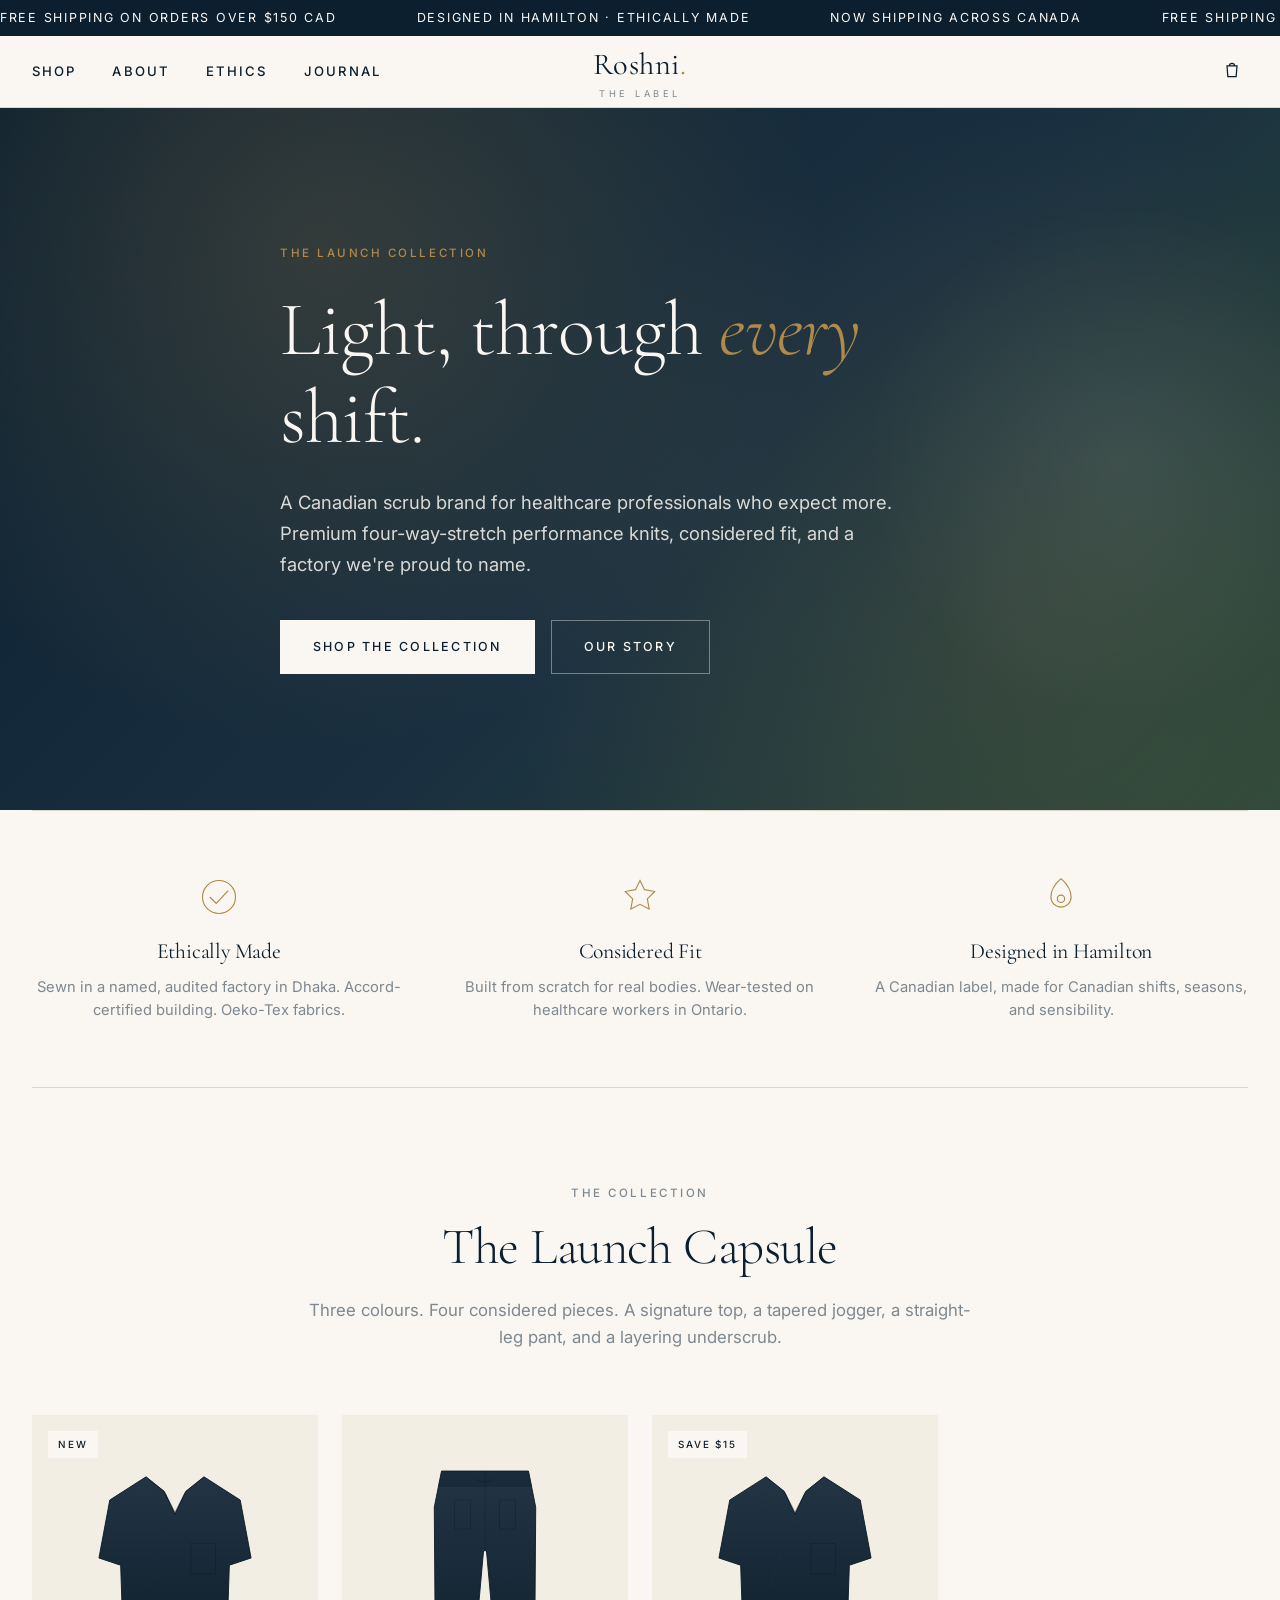
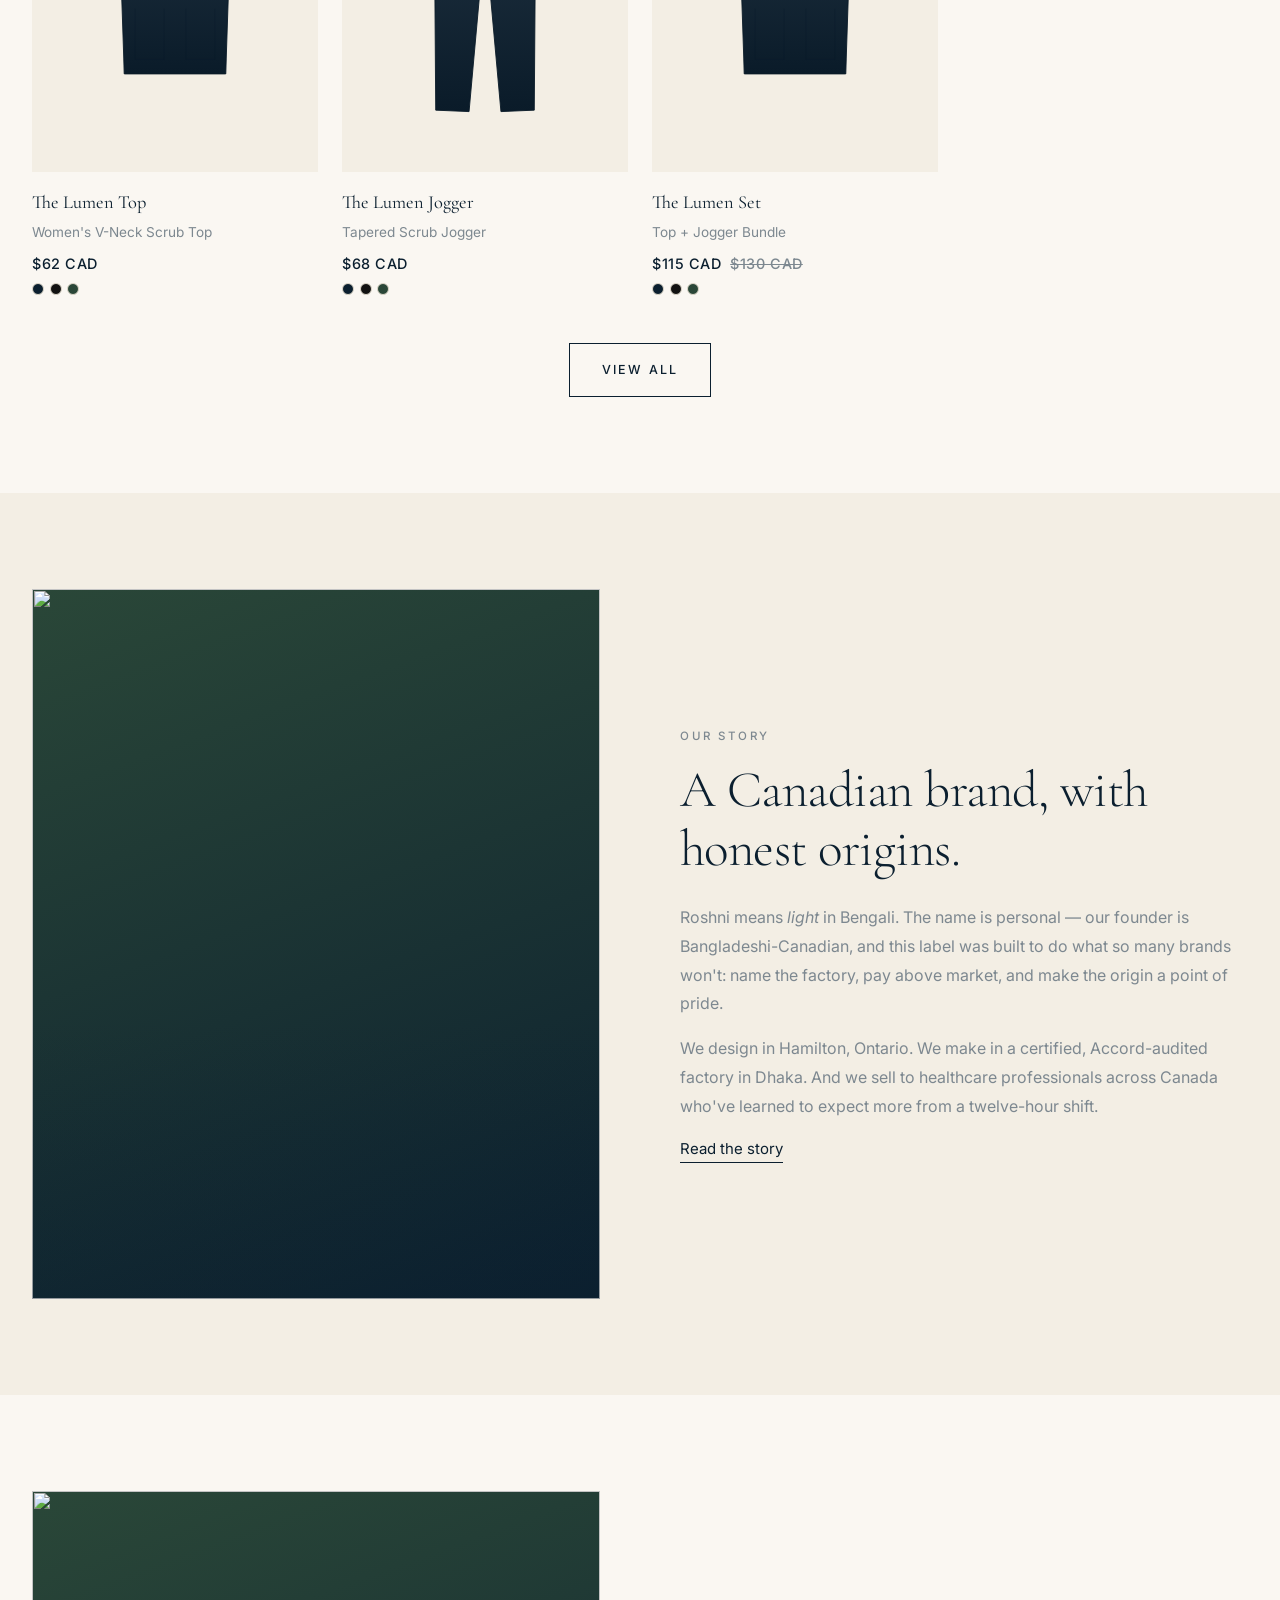
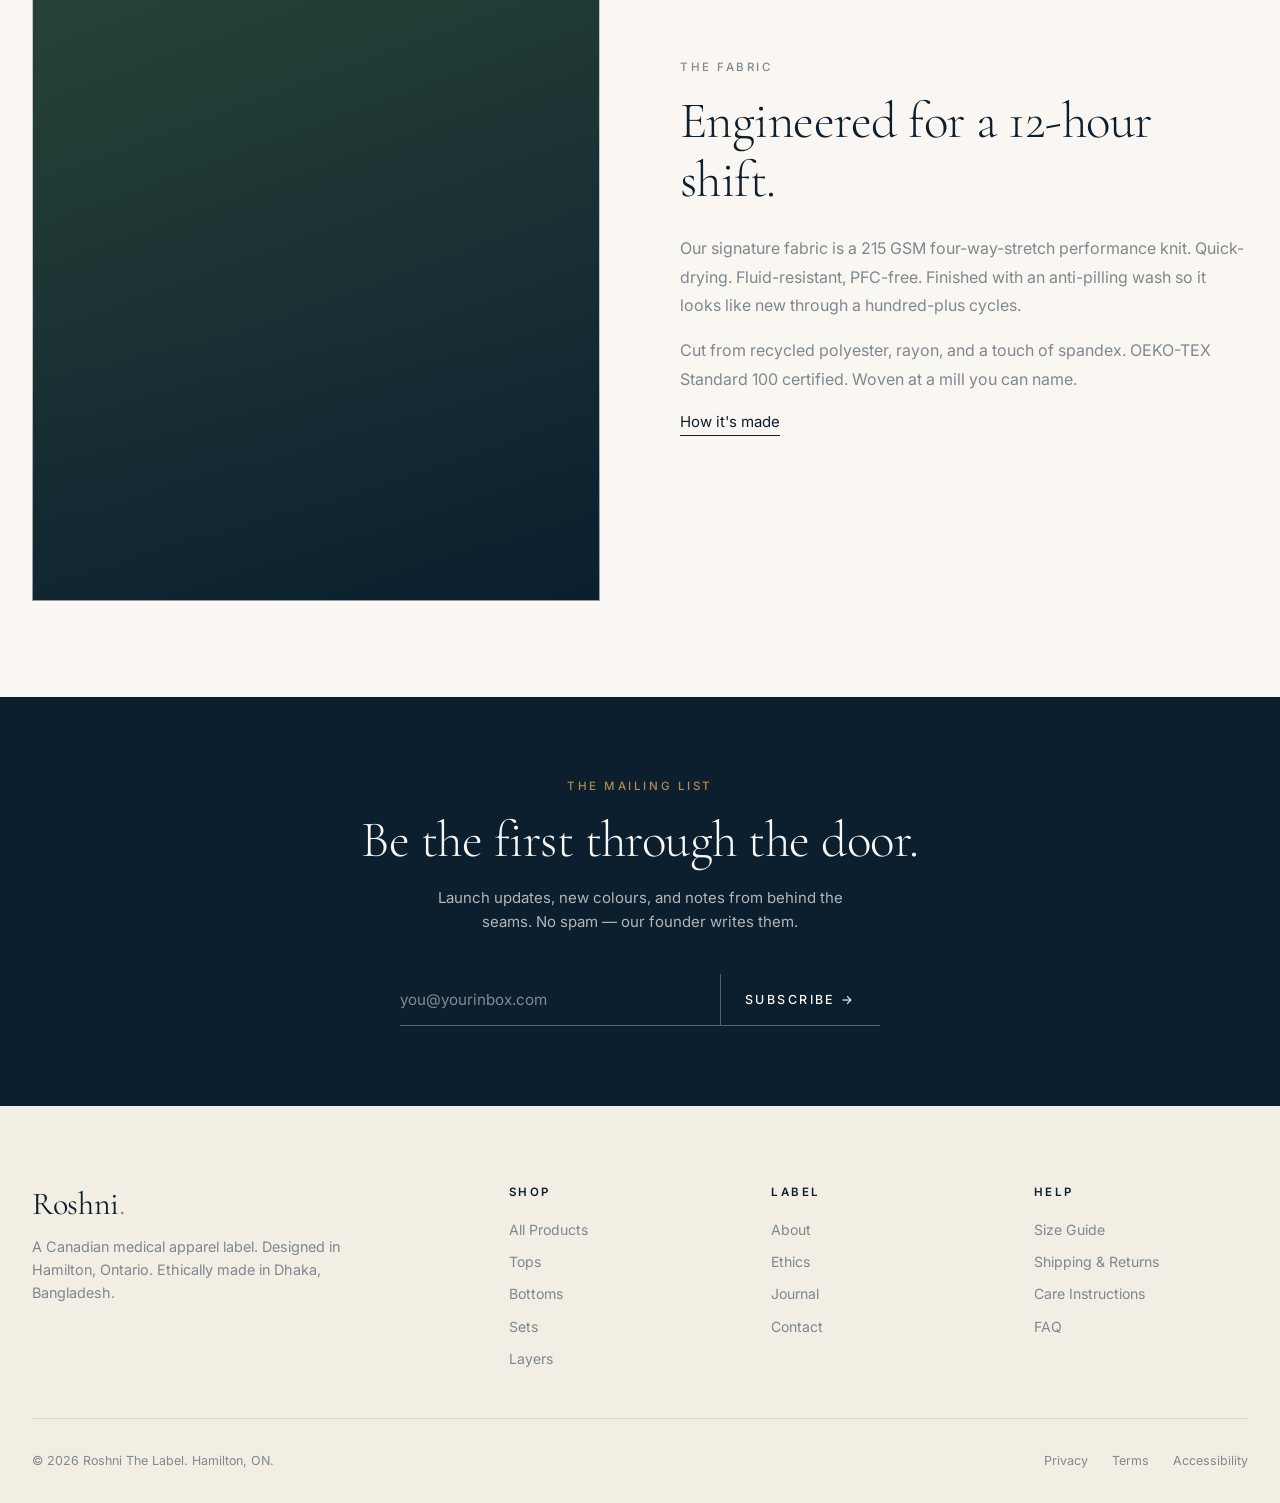
==== index.html @ 19534c31 "Initial prototype — Roshni The Label storefront mockup Static multi-page storefront for a premium Ca" ====
<!DOCTYPE html>
<html lang="en">
<head>
<meta charset="UTF-8" />
<meta name="viewport" content="width=device-width, initial-scale=1.0" />
<title>Roshni — Premium Medical Scrubs, Designed in Hamilton</title>
<meta name="description" content="Premium technical scrubs for Canadian healthcare professionals. Ethically made, considered fit, Canadian design." />
<link rel="preconnect" href="https://fonts.googleapis.com">
<link rel="preconnect" href="https://fonts.gstatic.com" crossorigin>
<link href="https://fonts.googleapis.com/css2?family=Cormorant+Garamond:ital,wght@0,300;0,400;0,500;0,600;1,400&family=Inter:wght@300;400;500;600&display=swap" rel="stylesheet">
<link rel="stylesheet" href="assets/css/styles.css" />
</head>
<body>

<!-- Announcement -->
<div class="announce">
  <div class="announce-track">
    <span>Free shipping on orders over $150 CAD</span>
    <span>Designed in Hamilton · Ethically made</span>
    <span>Now shipping across Canada</span>
    <span>Free shipping on orders over $150 CAD</span>
    <span>Designed in Hamilton · Ethically made</span>
    <span>Now shipping across Canada</span>
  </div>
</div>

<!-- Nav -->
<nav class="nav">
  <div class="nav-inner">
    <ul class="nav-links">
      <li><a href="shop.html">Shop</a></li>
      <li><a href="about.html">About</a></li>
      <li><a href="ethics.html">Ethics</a></li>
      <li><a href="journal.html">Journal</a></li>
    </ul>
    <button class="hamburger" data-open-menu aria-label="Menu">
      <svg viewBox="0 0 24 24"><path d="M3 7h18M3 12h18M3 17h18"/></svg>
    </button>
    <a class="nav-brand" href="index.html">Roshni<span class="dot">.</span><span class="nav-brand-sub">The Label</span></a>
    <div class="nav-actions">
      <a href="account.html" style="display: none;">Account</a>
      <button class="icon-btn" data-open-cart aria-label="Bag">
        <svg viewBox="0 0 24 24"><path d="M6 7h12l-1 13H7L6 7zM9 7a3 3 0 016 0"/></svg>
        <span class="cart-count" data-cart-count data-count="0">0</span>
      </button>
    </div>
  </div>
</nav>

<!-- Hero -->
<section class="hero">
  <div class="container hero-content">
    <div class="eyebrow">The Launch Collection</div>
    <h1>Light, through <em>every</em> shift.</h1>
    <p>A Canadian scrub brand for healthcare professionals who expect more. Premium four-way-stretch performance knits, considered fit, and a factory we're proud to name.</p>
    <div class="hero-actions">
      <a class="btn btn-primary" href="shop.html">Shop the Collection</a>
      <a class="btn btn-outline" href="about.html">Our Story</a>
    </div>
  </div>
</section>

<!-- Values -->
<section class="container">
  <div class="values">
    <div class="value fade-in">
      <div class="value-icon">
        <svg viewBox="0 0 48 48"><circle cx="24" cy="24" r="18"/><path d="M14 24l7 7 13-14"/></svg>
      </div>
      <h4>Ethically Made</h4>
      <p>Sewn in a named, audited factory in Dhaka. Accord-certified building. Oeko-Tex fabrics.</p>
    </div>
    <div class="value fade-in">
      <div class="value-icon">
        <svg viewBox="0 0 48 48"><path d="M24 6l5 10 11 2-8 8 2 11-10-5-10 5 2-11-8-8 11-2z"/></svg>
      </div>
      <h4>Considered Fit</h4>
      <p>Built from scratch for real bodies. Wear-tested on healthcare workers in Ontario.</p>
    </div>
    <div class="value fade-in">
      <div class="value-icon">
        <svg viewBox="0 0 48 48"><path d="M24 4c-7 6-11 12-11 20a11 11 0 0022 0c0-8-4-14-11-20z"/><circle cx="24" cy="26" r="4"/></svg>
      </div>
      <h4>Designed in Hamilton</h4>
      <p>A Canadian label, made for Canadian shifts, seasons, and sensibility.</p>
    </div>
  </div>
</section>

<!-- Featured products -->
<section class="section">
  <div class="container">
    <div class="section-head fade-in">
      <div class="eyebrow">The Collection</div>
      <h2>The Launch Capsule</h2>
      <p>Three colours. Four considered pieces. A signature top, a tapered jogger, a straight-leg pant, and a layering underscrub.</p>
    </div>
    <div class="product-grid" id="featured-grid"></div>
    <div class="text-center" style="margin-top: 3rem;">
      <a class="btn btn-outline" href="shop.html">View All</a>
    </div>
  </div>
</section>

<!-- Editorial 1 -->
<section class="section" style="background: var(--paper);">
  <div class="container">
    <div class="editorial">
      <div class="editorial-image fade-in">
        <img src="https://picsum.photos/seed/roshni-editorial-1/900/1125" alt="" />
      </div>
      <div class="editorial-text fade-in">
        <div class="eyebrow">Our Story</div>
        <h2>A Canadian brand, with honest origins.</h2>
        <p>Roshni means <em>light</em> in Bengali. The name is personal — our founder is Bangladeshi-Canadian, and this label was built to do what so many brands won't: name the factory, pay above market, and make the origin a point of pride.</p>
        <p>We design in Hamilton, Ontario. We make in a certified, Accord-audited factory in Dhaka. And we sell to healthcare professionals across Canada who've learned to expect more from a twelve-hour shift.</p>
        <a class="btn-ghost" href="about.html">Read the story</a>
      </div>
    </div>
  </div>
</section>

<!-- Editorial 2 -->
<section class="section">
  <div class="container">
    <div class="editorial reverse">
      <div class="editorial-image fade-in">
        <img src="https://picsum.photos/seed/roshni-editorial-2/900/1125" alt="" />
      </div>
      <div class="editorial-text fade-in">
        <div class="eyebrow">The Fabric</div>
        <h2>Engineered for a 12-hour shift.</h2>
        <p>Our signature fabric is a 215 GSM four-way-stretch performance knit. Quick-drying. Fluid-resistant, PFC-free. Finished with an anti-pilling wash so it looks like new through a hundred-plus cycles.</p>
        <p>Cut from recycled polyester, rayon, and a touch of spandex. OEKO-TEX Standard 100 certified. Woven at a mill you can name.</p>
        <a class="btn-ghost" href="ethics.html">How it's made</a>
      </div>
    </div>
  </div>
</section>

<!-- Newsletter -->
<section class="newsletter">
  <div class="container">
    <div class="eyebrow" style="color: var(--gold);">The Mailing List</div>
    <h2 style="margin-top: 1rem;">Be the first through the door.</h2>
    <p>Launch updates, new colours, and notes from behind the seams. No spam — our founder writes them.</p>
    <form class="newsletter-form" onsubmit="return false;">
      <input type="email" required placeholder="you@yourinbox.com" />
      <button type="submit">Subscribe →</button>
    </form>
  </div>
</section>

<!-- Footer -->
<footer class="footer">
  <div class="container">
    <div class="footer-grid">
      <div class="footer-brand">
        <h3>Roshni<span class="dot">.</span></h3>
        <p>A Canadian medical apparel label. Designed in Hamilton, Ontario. Ethically made in Dhaka, Bangladesh.</p>
      </div>
      <div>
        <h5>Shop</h5>
        <ul>
          <li><a href="shop.html">All Products</a></li>
          <li><a href="shop.html?cat=tops">Tops</a></li>
          <li><a href="shop.html?cat=bottoms">Bottoms</a></li>
          <li><a href="shop.html?cat=sets">Sets</a></li>
          <li><a href="shop.html?cat=layers">Layers</a></li>
        </ul>
      </div>
      <div>
        <h5>Label</h5>
        <ul>
          <li><a href="about.html">About</a></li>
          <li><a href="ethics.html">Ethics</a></li>
          <li><a href="journal.html">Journal</a></li>
          <li><a href="contact.html">Contact</a></li>
        </ul>
      </div>
      <div>
        <h5>Help</h5>
        <ul>
          <li><a href="contact.html">Size Guide</a></li>
          <li><a href="contact.html">Shipping &amp; Returns</a></li>
          <li><a href="contact.html">Care Instructions</a></li>
          <li><a href="contact.html">FAQ</a></li>
        </ul>
      </div>
    </div>
    <div class="footer-bottom">
      <span>© 2026 Roshni The Label. Hamilton, ON.</span>
      <div class="legal">
        <a href="#">Privacy</a>
        <a href="#">Terms</a>
        <a href="#">Accessibility</a>
      </div>
    </div>
  </div>
</footer>

<!-- Mobile menu -->
<div class="mobile-menu" id="mobile-menu">
  <button class="mobile-menu-close" data-close-menu aria-label="Close menu">
    <svg viewBox="0 0 24 24"><path d="M6 6l12 12M18 6l-12 12"/></svg>
  </button>
  <ul>
    <li><a href="shop.html" data-close-menu>Shop</a></li>
    <li><a href="about.html" data-close-menu>About</a></li>
    <li><a href="ethics.html" data-close-menu>Ethics</a></li>
    <li><a href="journal.html" data-close-menu>Journal</a></li>
    <li><a href="contact.html" data-close-menu>Contact</a></li>
  </ul>
</div>

<!-- Cart drawer -->
<div class="overlay" id="overlay" data-close-cart></div>
<aside class="drawer" id="cart-drawer" aria-hidden="true">
  <div class="drawer-head">
    <h3>Your Bag</h3>
    <button class="drawer-close" data-close-cart aria-label="Close">
      <svg viewBox="0 0 24 24"><path d="M6 6l12 12M18 6l-12 12"/></svg>
    </button>
  </div>
  <div class="drawer-body" id="drawer-body"></div>
  <div class="drawer-foot" id="drawer-foot"></div>
</aside>

<script src="assets/js/products.js"></script>
<script src="assets/js/cart.js"></script>
<script src="assets/js/main.js"></script>
<script>
  renderProductGrid('featured-grid', p => p.featured);
</script>
</body>
</html>
---- assets/css/styles.css ----
/* ---------- Design System ---------- */
:root {
  --ink: #0B1F2F;
  --onyx: #121212;
  --forest: #2A4738;
  --cream: #FAF7F2;
  --paper: #F3EEE4;
  --sand: #E8E2D5;
  --gold: #B08A4A;
  --muted: #7D8890;
  --line: #DCD6C8;
  --error: #8B2E2E;
  --success: #2A4738;

  --serif: 'Cormorant Garamond', 'Playfair Display', Georgia, serif;
  --sans: 'Inter', -apple-system, BlinkMacSystemFont, 'Segoe UI', sans-serif;

  --container: 1320px;
  --nav-h: 72px;
  --announce-h: 36px;

  --ease: cubic-bezier(0.4, 0, 0.2, 1);
}

* { box-sizing: border-box; margin: 0; padding: 0; }

html { scroll-behavior: smooth; }

body {
  font-family: var(--sans);
  font-size: 15px;
  line-height: 1.6;
  color: var(--ink);
  background: var(--cream);
  -webkit-font-smoothing: antialiased;
  -moz-osx-font-smoothing: grayscale;
}

img { max-width: 100%; display: block; }

a { color: inherit; text-decoration: none; transition: opacity 0.2s var(--ease); }
a:hover { opacity: 0.7; }

button {
  font-family: inherit;
  cursor: pointer;
  border: none;
  background: none;
  color: inherit;
}

/* ---------- Typography ---------- */
h1, h2, h3, h4, h5 {
  font-family: var(--serif);
  font-weight: 400;
  line-height: 1.15;
  letter-spacing: -0.01em;
}

h1 { font-size: clamp(2.75rem, 6vw, 5.25rem); font-weight: 300; }
h2 { font-size: clamp(2rem, 4vw, 3.5rem); font-weight: 300; }
h3 { font-size: clamp(1.5rem, 2.5vw, 2.25rem); }
h4 { font-size: 1.25rem; }

p { margin-bottom: 1rem; }
p:last-child { margin-bottom: 0; }

.eyebrow {
  font-family: var(--sans);
  font-size: 0.72rem;
  font-weight: 500;
  letter-spacing: 0.22em;
  text-transform: uppercase;
  color: var(--muted);
}

.lede {
  font-size: 1.15rem;
  line-height: 1.7;
  color: var(--muted);
  max-width: 60ch;
}

/* ---------- Layout ---------- */
.container {
  max-width: var(--container);
  margin: 0 auto;
  padding: 0 2rem;
}
@media (max-width: 640px) {
  .container { padding: 0 1.25rem; }
}

.section { padding: 6rem 0; }
.section-sm { padding: 3rem 0; }
@media (max-width: 768px) {
  .section { padding: 4rem 0; }
}

/* ---------- Announcement Bar ---------- */
.announce {
  background: var(--ink);
  color: var(--cream);
  text-align: center;
  font-size: 0.78rem;
  letter-spacing: 0.14em;
  text-transform: uppercase;
  height: var(--announce-h);
  line-height: var(--announce-h);
  overflow: hidden;
}

.announce-track {
  display: flex;
  gap: 5rem;
  white-space: nowrap;
  animation: scroll 30s linear infinite;
}
.announce-track span { display: inline-block; }

@keyframes scroll {
  from { transform: translateX(0); }
  to { transform: translateX(-50%); }
}

/* ---------- Navigation ---------- */
.nav {
  position: sticky;
  top: 0;
  z-index: 100;
  background: var(--cream);
  border-bottom: 1px solid var(--line);
  height: var(--nav-h);
  display: flex;
  align-items: center;
  backdrop-filter: blur(12px);
}

.nav-inner {
  max-width: var(--container);
  margin: 0 auto;
  padding: 0 2rem;
  width: 100%;
  display: grid;
  grid-template-columns: 1fr auto 1fr;
  align-items: center;
  gap: 2rem;
}
@media (max-width: 768px) {
  .nav-inner { padding: 0 1.25rem; grid-template-columns: auto 1fr auto; }
}

.nav-links {
  display: flex;
  gap: 2.25rem;
  list-style: none;
  font-size: 0.82rem;
  letter-spacing: 0.16em;
  text-transform: uppercase;
  font-weight: 500;
}
@media (max-width: 768px) { .nav-links { display: none; } }

.nav-brand {
  font-family: var(--serif);
  font-size: 1.9rem;
  font-weight: 400;
  letter-spacing: 0.02em;
  text-align: center;
}
.nav-brand .dot { color: var(--gold); }
.nav-brand-sub {
  display: block;
  font-family: var(--sans);
  font-size: 0.58rem;
  letter-spacing: 0.38em;
  text-transform: uppercase;
  color: var(--muted);
  margin-top: -2px;
}

.nav-actions {
  display: flex;
  gap: 1.5rem;
  justify-content: flex-end;
  align-items: center;
  font-size: 0.82rem;
  letter-spacing: 0.16em;
  text-transform: uppercase;
}
.nav-actions .icon-btn {
  position: relative;
  padding: 0.4rem;
}
.nav-actions .icon-btn svg {
  width: 20px;
  height: 20px;
  stroke: var(--ink);
  fill: none;
  stroke-width: 1.5;
}

.cart-count {
  position: absolute;
  top: -2px;
  right: -4px;
  background: var(--gold);
  color: var(--cream);
  font-size: 10px;
  font-weight: 600;
  min-width: 16px;
  height: 16px;
  border-radius: 8px;
  display: flex;
  align-items: center;
  justify-content: center;
  letter-spacing: 0;
  padding: 0 4px;
}
.cart-count[data-count="0"] { display: none; }

.hamburger {
  display: none;
  padding: 0.5rem;
}
@media (max-width: 768px) { .hamburger { display: block; } }
.hamburger svg { width: 22px; height: 22px; stroke: var(--ink); fill: none; stroke-width: 1.5; }

/* Mobile menu */
.mobile-menu {
  position: fixed;
  inset: 0;
  background: var(--cream);
  z-index: 200;
  padding: 2rem;
  transform: translateX(-100%);
  transition: transform 0.3s var(--ease);
  display: flex;
  flex-direction: column;
}
.mobile-menu.open { transform: translateX(0); }
.mobile-menu-close { align-self: flex-end; padding: 0.5rem; }
.mobile-menu-close svg { width: 24px; height: 24px; stroke: var(--ink); fill: none; stroke-width: 1.5; }
.mobile-menu ul {
  list-style: none;
  display: flex;
  flex-direction: column;
  gap: 1.5rem;
  margin-top: 3rem;
  font-family: var(--serif);
  font-size: 2rem;
}

/* ---------- Buttons ---------- */
.btn {
  display: inline-flex;
  align-items: center;
  justify-content: center;
  gap: 0.5rem;
  padding: 1rem 2rem;
  font-family: var(--sans);
  font-size: 0.78rem;
  letter-spacing: 0.18em;
  text-transform: uppercase;
  font-weight: 500;
  transition: all 0.2s var(--ease);
  border: 1px solid var(--ink);
}

.btn-primary {
  background: var(--ink);
  color: var(--cream);
}
.btn-primary:hover {
  background: var(--forest);
  border-color: var(--forest);
  opacity: 1;
}

.btn-outline {
  background: transparent;
  color: var(--ink);
}
.btn-outline:hover {
  background: var(--ink);
  color: var(--cream);
  opacity: 1;
}

.btn-ghost {
  background: transparent;
  color: var(--ink);
  border: none;
  border-bottom: 1px solid var(--ink);
  padding: 0.25rem 0;
}

.btn-block { width: 100%; }

/* ---------- Hero ---------- */
.hero {
  position: relative;
  min-height: calc(90vh - var(--nav-h) - var(--announce-h));
  display: flex;
  align-items: center;
  background: linear-gradient(135deg, #0B1F2F 0%, #1a3040 55%, #2A4738 100%);
  color: var(--cream);
  overflow: hidden;
}
.hero::before {
  content: '';
  position: absolute;
  inset: 0;
  background:
    radial-gradient(circle at 25% 20%, rgba(176, 138, 74, 0.22) 0%, transparent 45%),
    radial-gradient(circle at 80% 75%, rgba(176, 138, 74, 0.15) 0%, transparent 45%);
  pointer-events: none;
}
.hero::after {
  content: '';
  position: absolute;
  right: -8%;
  top: 50%;
  transform: translateY(-50%);
  width: 520px;
  height: 520px;
  border-radius: 50%;
  background: radial-gradient(circle, rgba(250, 247, 242, 0.08) 0%, transparent 70%);
  pointer-events: none;
}
.hero-content {
  position: relative;
  z-index: 2;
  max-width: 720px;
  padding: 4rem 0;
}
.hero h1 { margin: 1.5rem 0; color: var(--cream); }
.hero h1 em { font-style: italic; color: var(--gold); font-weight: 300; }
.hero p {
  font-size: 1.15rem;
  line-height: 1.7;
  color: rgba(250, 247, 242, 0.85);
  max-width: 52ch;
  margin-bottom: 2.5rem;
}
.hero .eyebrow { color: var(--gold); }

.hero-actions { display: flex; gap: 1rem; flex-wrap: wrap; }
.hero-actions .btn-primary {
  background: var(--cream);
  color: var(--ink);
  border-color: var(--cream);
}
.hero-actions .btn-primary:hover {
  background: var(--gold);
  border-color: var(--gold);
  color: var(--cream);
}
.hero-actions .btn-outline {
  border-color: rgba(250, 247, 242, 0.4);
  color: var(--cream);
}
.hero-actions .btn-outline:hover {
  background: var(--cream);
  color: var(--ink);
  border-color: var(--cream);
}

/* ---------- Section Heading ---------- */
.section-head {
  text-align: center;
  max-width: 680px;
  margin: 0 auto 4rem;
}
.section-head .eyebrow { margin-bottom: 1rem; }
.section-head h2 { margin-bottom: 1.25rem; }
.section-head p { color: var(--muted); font-size: 1.05rem; }

/* ---------- Value Props ---------- */
.values {
  display: grid;
  grid-template-columns: repeat(3, 1fr);
  gap: 3rem;
  border-top: 1px solid var(--line);
  border-bottom: 1px solid var(--line);
  padding: 4rem 0;
}
@media (max-width: 768px) { .values { grid-template-columns: 1fr; gap: 2rem; } }
.value {
  text-align: center;
}
.value-icon {
  width: 44px;
  height: 44px;
  margin: 0 auto 1.25rem;
  color: var(--gold);
}
.value-icon svg { width: 100%; height: 100%; stroke: currentColor; fill: none; stroke-width: 1.25; }
.value h4 {
  font-family: var(--serif);
  font-size: 1.35rem;
  margin-bottom: 0.75rem;
}
.value p { color: var(--muted); font-size: 0.92rem; }

/* ---------- Product Grid ---------- */
.product-grid {
  display: grid;
  grid-template-columns: repeat(4, 1fr);
  gap: 2rem 1.5rem;
}
@media (max-width: 1024px) { .product-grid { grid-template-columns: repeat(3, 1fr); } }
@media (max-width: 768px) { .product-grid { grid-template-columns: repeat(2, 1fr); gap: 1.5rem 1rem; } }
@media (max-width: 420px) { .product-grid { grid-template-columns: 1fr; } }

.product-card {
  position: relative;
  display: flex;
  flex-direction: column;
  cursor: pointer;
}

.product-thumb {
  position: relative;
  aspect-ratio: 4 / 5;
  background: var(--paper);
  overflow: hidden;
  margin-bottom: 1rem;
  transition: background 0.3s var(--ease);
}
.product-thumb .garment {
  position: absolute;
  inset: 0;
  padding: 12%;
  display: flex;
  align-items: center;
  justify-content: center;
  transition: transform 0.6s var(--ease), opacity 0.3s var(--ease);
}
.product-card:hover .product-thumb .garment { transform: scale(1.04); }

.product-badge {
  position: absolute;
  top: 1rem;
  left: 1rem;
  background: var(--cream);
  color: var(--ink);
  padding: 0.35rem 0.65rem;
  font-size: 0.62rem;
  letter-spacing: 0.18em;
  text-transform: uppercase;
  font-weight: 500;
  z-index: 2;
}

.product-quick-add {
  position: absolute;
  bottom: 0;
  left: 0;
  right: 0;
  background: var(--ink);
  color: var(--cream);
  padding: 0.9rem;
  text-align: center;
  font-size: 0.72rem;
  letter-spacing: 0.18em;
  text-transform: uppercase;
  font-weight: 500;
  transform: translateY(100%);
  transition: transform 0.3s var(--ease);
  z-index: 3;
}
.product-card:hover .product-quick-add { transform: translateY(0); }

.product-name {
  font-family: var(--serif);
  font-size: 1.15rem;
  margin-bottom: 0.25rem;
}
.product-sub {
  font-size: 0.85rem;
  color: var(--muted);
  margin-bottom: 0.5rem;
}
.product-price {
  font-size: 0.9rem;
  font-weight: 500;
  letter-spacing: 0.04em;
}
.product-swatches {
  display: flex;
  gap: 0.35rem;
  margin-top: 0.5rem;
}
.product-swatches .swatch {
  width: 12px;
  height: 12px;
  border-radius: 50%;
  border: 1px solid var(--line);
}

/* ---------- Editorial Block ---------- */
.editorial {
  display: grid;
  grid-template-columns: 1fr 1fr;
  align-items: center;
  gap: 5rem;
}
@media (max-width: 900px) { .editorial { grid-template-columns: 1fr; gap: 2.5rem; } }
.editorial.reverse .editorial-text { order: 2; }
@media (max-width: 900px) { .editorial.reverse .editorial-text { order: 0; } }

.editorial-image {
  aspect-ratio: 4 / 5;
  background: linear-gradient(160deg, var(--forest), var(--ink));
  position: relative;
  overflow: hidden;
}
.editorial-image img { width: 100%; height: 100%; object-fit: cover; filter: grayscale(0.15) contrast(1.05); }
.editorial-image::after {
  content: '';
  position: absolute;
  inset: 0;
  background: linear-gradient(180deg, transparent 60%, rgba(11, 31, 47, 0.25));
}

.editorial-text h2 { margin: 1rem 0 1.5rem; }
.editorial-text p { color: var(--muted); line-height: 1.8; font-size: 1rem; }
.editorial-text .btn-ghost { margin-top: 2rem; }

/* ---------- Newsletter ---------- */
.newsletter {
  background: var(--ink);
  color: var(--cream);
  padding: 5rem 0;
  text-align: center;
}
.newsletter h2 { color: var(--cream); margin-bottom: 1rem; }
.newsletter p { color: rgba(250, 247, 242, 0.7); margin-bottom: 2.5rem; max-width: 48ch; margin-left: auto; margin-right: auto; }
.newsletter-form {
  display: flex;
  max-width: 480px;
  margin: 0 auto;
  border-bottom: 1px solid rgba(250, 247, 242, 0.3);
}
.newsletter-form input {
  flex: 1;
  background: none;
  border: none;
  padding: 1rem 0;
  color: var(--cream);
  font-family: inherit;
  font-size: 0.95rem;
  outline: none;
}
.newsletter-form input::placeholder { color: rgba(250, 247, 242, 0.5); }
.newsletter-form button {
  color: var(--cream);
  font-size: 0.78rem;
  letter-spacing: 0.2em;
  text-transform: uppercase;
  font-weight: 500;
  padding: 1rem 1.5rem;
  border-left: 1px solid rgba(250, 247, 242, 0.3);
}
.newsletter-form button:hover { color: var(--gold); opacity: 1; }

/* ---------- Footer ---------- */
.footer {
  background: var(--paper);
  padding: 5rem 0 2rem;
  font-size: 0.88rem;
}
.footer-grid {
  display: grid;
  grid-template-columns: 2fr 1fr 1fr 1fr;
  gap: 3rem;
  margin-bottom: 3rem;
}
@media (max-width: 768px) { .footer-grid { grid-template-columns: 1fr 1fr; gap: 2rem; } }
@media (max-width: 480px) { .footer-grid { grid-template-columns: 1fr; } }

.footer-brand h3 { font-size: 2rem; font-family: var(--serif); margin-bottom: 0.5rem; }
.footer-brand .dot { color: var(--gold); }
.footer-brand p { color: var(--muted); max-width: 36ch; font-size: 0.9rem; margin-top: 0.75rem; }

.footer h5 {
  font-family: var(--sans);
  font-size: 0.72rem;
  letter-spacing: 0.22em;
  text-transform: uppercase;
  color: var(--ink);
  margin-bottom: 1.25rem;
  font-weight: 600;
}
.footer ul { list-style: none; display: flex; flex-direction: column; gap: 0.6rem; color: var(--muted); }
.footer ul a:hover { color: var(--ink); opacity: 1; }

.footer-bottom {
  border-top: 1px solid var(--line);
  padding-top: 2rem;
  display: flex;
  justify-content: space-between;
  color: var(--muted);
  font-size: 0.78rem;
  flex-wrap: wrap;
  gap: 1rem;
}
.footer-bottom .legal { display: flex; gap: 1.5rem; }

/* ---------- Page Headers ---------- */
.page-header {
  padding: 5rem 0 3rem;
  text-align: center;
  border-bottom: 1px solid var(--line);
}
.page-header .eyebrow { margin-bottom: 1rem; }
.page-header h1 { font-size: clamp(2.5rem, 5vw, 4.25rem); margin-bottom: 1rem; }
.page-header p { color: var(--muted); max-width: 52ch; margin: 0 auto; }

.breadcrumbs {
  font-size: 0.78rem;
  letter-spacing: 0.14em;
  text-transform: uppercase;
  color: var(--muted);
  padding: 1.5rem 0 0;
}
.breadcrumbs a:hover { color: var(--ink); opacity: 1; }
.breadcrumbs span { margin: 0 0.5rem; }

/* ---------- Shop Page Layout ---------- */
.shop-layout {
  display: grid;
  grid-template-columns: 240px 1fr;
  gap: 4rem;
  padding: 3rem 0 6rem;
}
@media (max-width: 900px) { .shop-layout { grid-template-columns: 1fr; gap: 2rem; } }

.shop-filters { position: sticky; top: calc(var(--nav-h) + 2rem); align-self: start; }
@media (max-width: 900px) { .shop-filters { position: static; } }

.filter-group { margin-bottom: 2rem; }
.filter-group h5 {
  font-family: var(--sans);
  font-size: 0.72rem;
  letter-spacing: 0.22em;
  text-transform: uppercase;
  color: var(--ink);
  margin-bottom: 1rem;
  font-weight: 600;
  padding-bottom: 0.75rem;
  border-bottom: 1px solid var(--line);
}
.filter-group ul { list-style: none; }
.filter-group li {
  display: flex;
  justify-content: space-between;
  padding: 0.45rem 0;
  font-size: 0.9rem;
  color: var(--muted);
  cursor: pointer;
  transition: color 0.2s;
}
.filter-group li:hover, .filter-group li.active { color: var(--ink); }
.filter-group li span { color: var(--muted); font-size: 0.78rem; }

.shop-toolbar {
  display: flex;
  justify-content: space-between;
  align-items: center;
  margin-bottom: 2rem;
  padding-bottom: 1rem;
  border-bottom: 1px solid var(--line);
  font-size: 0.85rem;
  color: var(--muted);
}
.shop-sort select {
  font-family: inherit;
  font-size: 0.85rem;
  border: none;
  background: transparent;
  color: var(--ink);
  cursor: pointer;
}

/* ---------- Product Detail ---------- */
.pdp {
  display: grid;
  grid-template-columns: 1.2fr 1fr;
  gap: 4rem;
  padding: 2rem 0 5rem;
}
@media (max-width: 900px) { .pdp { grid-template-columns: 1fr; gap: 2rem; } }

.pdp-gallery { display: grid; gap: 0.75rem; }
.pdp-main {
  aspect-ratio: 4 / 5;
  background: var(--paper);
  position: relative;
  overflow: hidden;
}
.pdp-main .garment {
  position: absolute;
  inset: 0;
  padding: 10%;
  display: flex;
  align-items: center;
  justify-content: center;
}
.pdp-thumbs {
  display: grid;
  grid-template-columns: repeat(4, 1fr);
  gap: 0.5rem;
}
.pdp-thumb {
  aspect-ratio: 1;
  background: var(--paper);
  cursor: pointer;
  opacity: 0.65;
  transition: opacity 0.2s;
  padding: 15%;
  display: flex;
  align-items: center;
  justify-content: center;
}
.pdp-thumb.active, .pdp-thumb:hover { opacity: 1; }

.pdp-info { padding-top: 1rem; }
.pdp-info .eyebrow { margin-bottom: 0.75rem; }
.pdp-info h1 {
  font-size: clamp(2rem, 3.5vw, 2.75rem);
  margin-bottom: 0.5rem;
}
.pdp-info .sub {
  font-size: 0.95rem;
  color: var(--muted);
  margin-bottom: 1rem;
}
.pdp-price {
  font-size: 1.35rem;
  font-weight: 500;
  margin-bottom: 2rem;
  padding-bottom: 1.5rem;
  border-bottom: 1px solid var(--line);
}

.pdp-option { margin-bottom: 1.75rem; }
.pdp-option-label {
  display: flex;
  justify-content: space-between;
  margin-bottom: 0.75rem;
  font-size: 0.72rem;
  letter-spacing: 0.2em;
  text-transform: uppercase;
  font-weight: 500;
}
.pdp-option-label span:last-child { color: var(--muted); }

.color-options { display: flex; gap: 0.75rem; }
.color-btn {
  width: 36px;
  height: 36px;
  border-radius: 50%;
  border: 1px solid var(--line);
  position: relative;
  cursor: pointer;
  transition: transform 0.15s;
}
.color-btn:hover { transform: scale(1.05); }
.color-btn.active::after {
  content: '';
  position: absolute;
  inset: -5px;
  border: 1px solid var(--ink);
  border-radius: 50%;
}

.size-options { display: grid; grid-template-columns: repeat(6, 1fr); gap: 0.5rem; }
@media (max-width: 420px) { .size-options { grid-template-columns: repeat(3, 1fr); } }
.size-btn {
  padding: 0.85rem;
  border: 1px solid var(--line);
  background: var(--cream);
  font-size: 0.85rem;
  font-weight: 500;
  letter-spacing: 0.08em;
  cursor: pointer;
  transition: all 0.15s;
}
.size-btn:hover { border-color: var(--ink); }
.size-btn.active { background: var(--ink); color: var(--cream); border-color: var(--ink); }
.size-btn.oos { color: var(--line); cursor: not-allowed; text-decoration: line-through; }
.size-btn.oos:hover { border-color: var(--line); }

.quantity {
  display: flex;
  align-items: center;
  gap: 0;
  border: 1px solid var(--line);
  width: fit-content;
}
.quantity button { padding: 0.75rem 1rem; font-size: 1rem; }
.quantity input {
  width: 50px;
  text-align: center;
  border: none;
  font-size: 0.95rem;
  font-family: inherit;
  background: transparent;
  outline: none;
}

.pdp-cta { margin: 2rem 0 2rem; }
.pdp-cta .btn { width: 100%; padding: 1.15rem; font-size: 0.82rem; }

.pdp-ship {
  display: flex;
  align-items: center;
  gap: 0.75rem;
  font-size: 0.85rem;
  color: var(--muted);
  padding: 1rem 0;
  border-top: 1px solid var(--line);
  border-bottom: 1px solid var(--line);
  margin-bottom: 2rem;
}
.pdp-ship svg { width: 18px; height: 18px; stroke: var(--muted); fill: none; stroke-width: 1.25; }

.accordion-item {
  border-bottom: 1px solid var(--line);
}
.accordion-head {
  width: 100%;
  display: flex;
  justify-content: space-between;
  align-items: center;
  padding: 1.15rem 0;
  font-size: 0.82rem;
  letter-spacing: 0.16em;
  text-transform: uppercase;
  font-weight: 500;
  text-align: left;
}
.accordion-head .plus {
  font-family: var(--serif);
  font-size: 1.25rem;
  transition: transform 0.2s;
}
.accordion-item.open .accordion-head .plus { transform: rotate(45deg); }
.accordion-body {
  max-height: 0;
  overflow: hidden;
  transition: max-height 0.3s var(--ease);
  font-size: 0.92rem;
  color: var(--muted);
  line-height: 1.8;
}
.accordion-item.open .accordion-body { max-height: 400px; padding-bottom: 1.5rem; }

/* ---------- Cart Drawer ---------- */
.overlay {
  position: fixed;
  inset: 0;
  background: rgba(11, 31, 47, 0.35);
  z-index: 199;
  opacity: 0;
  pointer-events: none;
  transition: opacity 0.3s var(--ease);
}
.overlay.open { opacity: 1; pointer-events: all; }

.drawer {
  position: fixed;
  top: 0;
  right: 0;
  bottom: 0;
  width: 440px;
  max-width: 100vw;
  background: var(--cream);
  z-index: 200;
  transform: translateX(100%);
  transition: transform 0.3s var(--ease);
  display: flex;
  flex-direction: column;
}
.drawer.open { transform: translateX(0); }

.drawer-head {
  display: flex;
  justify-content: space-between;
  align-items: center;
  padding: 1.5rem 2rem;
  border-bottom: 1px solid var(--line);
}
.drawer-head h3 {
  font-family: var(--serif);
  font-size: 1.35rem;
}
.drawer-close svg { width: 22px; height: 22px; stroke: var(--ink); fill: none; stroke-width: 1.5; }

.drawer-body {
  flex: 1;
  overflow-y: auto;
  padding: 1rem 2rem;
}

.drawer-empty {
  text-align: center;
  padding: 4rem 1rem;
  color: var(--muted);
}
.drawer-empty svg { width: 48px; height: 48px; stroke: var(--muted); fill: none; stroke-width: 1; margin: 0 auto 1.5rem; }

.cart-item {
  display: grid;
  grid-template-columns: 80px 1fr auto;
  gap: 1rem;
  padding: 1.25rem 0;
  border-bottom: 1px solid var(--line);
  align-items: start;
}
.cart-item-thumb {
  aspect-ratio: 4 / 5;
  background: var(--paper);
  padding: 10%;
  display: flex;
  align-items: center;
  justify-content: center;
}
.cart-item-info h4 { font-family: var(--serif); font-size: 1rem; margin-bottom: 0.25rem; }
.cart-item-info p { font-size: 0.78rem; color: var(--muted); margin-bottom: 0.5rem; }
.cart-item-qty {
  display: inline-flex;
  border: 1px solid var(--line);
  font-size: 0.85rem;
}
.cart-item-qty button { padding: 0.3rem 0.6rem; }
.cart-item-qty span { padding: 0.3rem 0.6rem; border-left: 1px solid var(--line); border-right: 1px solid var(--line); }

.cart-item-price {
  text-align: right;
}
.cart-item-price .price { font-weight: 500; }
.cart-item-price .remove {
  display: block;
  font-size: 0.72rem;
  letter-spacing: 0.14em;
  text-transform: uppercase;
  color: var(--muted);
  margin-top: 1rem;
  text-decoration: underline;
}

.drawer-foot {
  border-top: 1px solid var(--line);
  padding: 1.5rem 2rem 2rem;
  background: var(--paper);
}
.drawer-foot .row {
  display: flex;
  justify-content: space-between;
  margin-bottom: 0.5rem;
  font-size: 0.9rem;
}
.drawer-foot .row.total {
  font-size: 1.1rem;
  font-weight: 500;
  padding-top: 0.75rem;
  margin-top: 0.75rem;
  border-top: 1px solid var(--line);
  margin-bottom: 1.5rem;
}
.drawer-foot .shipping-note {
  font-size: 0.75rem;
  color: var(--muted);
  text-align: center;
  margin-top: 0.75rem;
}

/* ---------- Cart Page ---------- */
.cart-page {
  padding: 3rem 0 6rem;
  display: grid;
  grid-template-columns: 1.5fr 1fr;
  gap: 4rem;
}
@media (max-width: 900px) { .cart-page { grid-template-columns: 1fr; } }

.cart-items-list .cart-item {
  grid-template-columns: 120px 1fr auto;
  padding: 1.75rem 0;
}
.cart-items-list .cart-item-thumb { aspect-ratio: 4/5; padding: 12%; }
.cart-items-list .cart-item-info h4 { font-size: 1.2rem; }

.cart-summary {
  background: var(--paper);
  padding: 2rem;
  align-self: start;
  position: sticky;
  top: calc(var(--nav-h) + 2rem);
}
.cart-summary h3 { font-family: var(--serif); font-size: 1.5rem; margin-bottom: 1.5rem; }
.cart-summary .row {
  display: flex;
  justify-content: space-between;
  padding: 0.5rem 0;
  font-size: 0.95rem;
}
.cart-summary .row.total {
  font-size: 1.2rem;
  font-weight: 500;
  padding-top: 1rem;
  margin-top: 0.5rem;
  border-top: 1px solid var(--line);
}
.cart-summary .btn { margin-top: 1.5rem; }

.cart-empty {
  text-align: center;
  padding: 5rem 1rem;
  grid-column: 1 / -1;
}
.cart-empty h2 { margin-bottom: 1rem; }
.cart-empty p { color: var(--muted); margin-bottom: 2rem; }

/* ---------- About / Editorial pages ---------- */
.long-text {
  max-width: 680px;
  margin: 0 auto;
  padding: 4rem 0;
}
.long-text p { font-size: 1.05rem; line-height: 1.8; color: var(--ink); margin-bottom: 1.5rem; }
.long-text h2 { margin: 2.5rem 0 1.25rem; }
.long-text h3 { font-size: 1.5rem; margin: 2rem 0 1rem; }
.long-text blockquote {
  font-family: var(--serif);
  font-size: 1.75rem;
  line-height: 1.4;
  padding: 2rem 0;
  margin: 2rem 0;
  border-top: 1px solid var(--line);
  border-bottom: 1px solid var(--line);
  font-style: italic;
}

.stats-grid {
  display: grid;
  grid-template-columns: repeat(4, 1fr);
  gap: 2rem;
  padding: 4rem 0;
  border-top: 1px solid var(--line);
  border-bottom: 1px solid var(--line);
}
@media (max-width: 768px) { .stats-grid { grid-template-columns: repeat(2, 1fr); } }
.stat {
  text-align: center;
}
.stat-num {
  font-family: var(--serif);
  font-size: 3rem;
  font-weight: 300;
  color: var(--ink);
  margin-bottom: 0.5rem;
}
.stat-label {
  font-size: 0.78rem;
  letter-spacing: 0.2em;
  text-transform: uppercase;
  color: var(--muted);
}

/* ---------- Journal ---------- */
.journal-grid {
  display: grid;
  grid-template-columns: repeat(3, 1fr);
  gap: 3rem 2rem;
}
@media (max-width: 768px) { .journal-grid { grid-template-columns: 1fr; } }
.journal-card-image {
  aspect-ratio: 4/3;
  background: linear-gradient(135deg, var(--forest), var(--ink));
  margin-bottom: 1.5rem;
  overflow: hidden;
}
.journal-card-image img { width: 100%; height: 100%; object-fit: cover; transition: transform 0.5s var(--ease); }
.journal-card:hover .journal-card-image img { transform: scale(1.04); }
.journal-card .eyebrow { margin-bottom: 0.75rem; }
.journal-card h3 {
  font-size: 1.5rem;
  margin-bottom: 0.75rem;
  font-family: var(--serif);
}
.journal-card p { color: var(--muted); font-size: 0.95rem; }
.journal-meta {
  font-size: 0.78rem;
  color: var(--muted);
  margin-top: 1rem;
  letter-spacing: 0.08em;
}

/* ---------- Contact ---------- */
.contact-layout {
  display: grid;
  grid-template-columns: 1fr 1.3fr;
  gap: 4rem;
  padding: 3rem 0 6rem;
}
@media (max-width: 900px) { .contact-layout { grid-template-columns: 1fr; } }

.contact-info h3 { font-family: var(--serif); font-size: 1.75rem; margin-bottom: 1rem; }
.contact-info p { color: var(--muted); margin-bottom: 2rem; line-height: 1.8; }
.contact-info .info-block { padding: 1.5rem 0; border-bottom: 1px solid var(--line); }
.contact-info .info-block:first-of-type { border-top: 1px solid var(--line); }
.contact-info .info-label {
  font-size: 0.72rem;
  letter-spacing: 0.2em;
  text-transform: uppercase;
  color: var(--muted);
  margin-bottom: 0.5rem;
}

.form-field { margin-bottom: 1.5rem; }
.form-field label {
  display: block;
  font-size: 0.72rem;
  letter-spacing: 0.2em;
  text-transform: uppercase;
  color: var(--ink);
  margin-bottom: 0.5rem;
  font-weight: 500;
}
.form-field input, .form-field textarea, .form-field select {
  width: 100%;
  padding: 0.85rem 0;
  border: none;
  border-bottom: 1px solid var(--line);
  background: transparent;
  font-family: inherit;
  font-size: 0.95rem;
  color: var(--ink);
  outline: none;
  transition: border-color 0.2s;
}
.form-field input:focus, .form-field textarea:focus, .form-field select:focus { border-color: var(--ink); }
.form-field textarea { resize: vertical; min-height: 100px; }

/* ---------- Toast ---------- */
.toast {
  position: fixed;
  bottom: 2rem;
  left: 50%;
  transform: translateX(-50%) translateY(120%);
  background: var(--ink);
  color: var(--cream);
  padding: 1rem 1.75rem;
  font-size: 0.88rem;
  letter-spacing: 0.06em;
  z-index: 300;
  transition: transform 0.3s var(--ease);
  box-shadow: 0 8px 24px rgba(0, 0, 0, 0.15);
}
.toast.show { transform: translateX(-50%) translateY(0); }

/* ---------- Utilities ---------- */
.text-center { text-align: center; }
.fade-in { opacity: 0; transform: translateY(20px); transition: all 0.7s var(--ease); }
.fade-in.visible { opacity: 1; transform: translateY(0); }

@media (max-width: 480px) {
  .pdp-thumbs { grid-template-columns: repeat(3, 1fr); }
  .drawer { width: 100vw; }
}
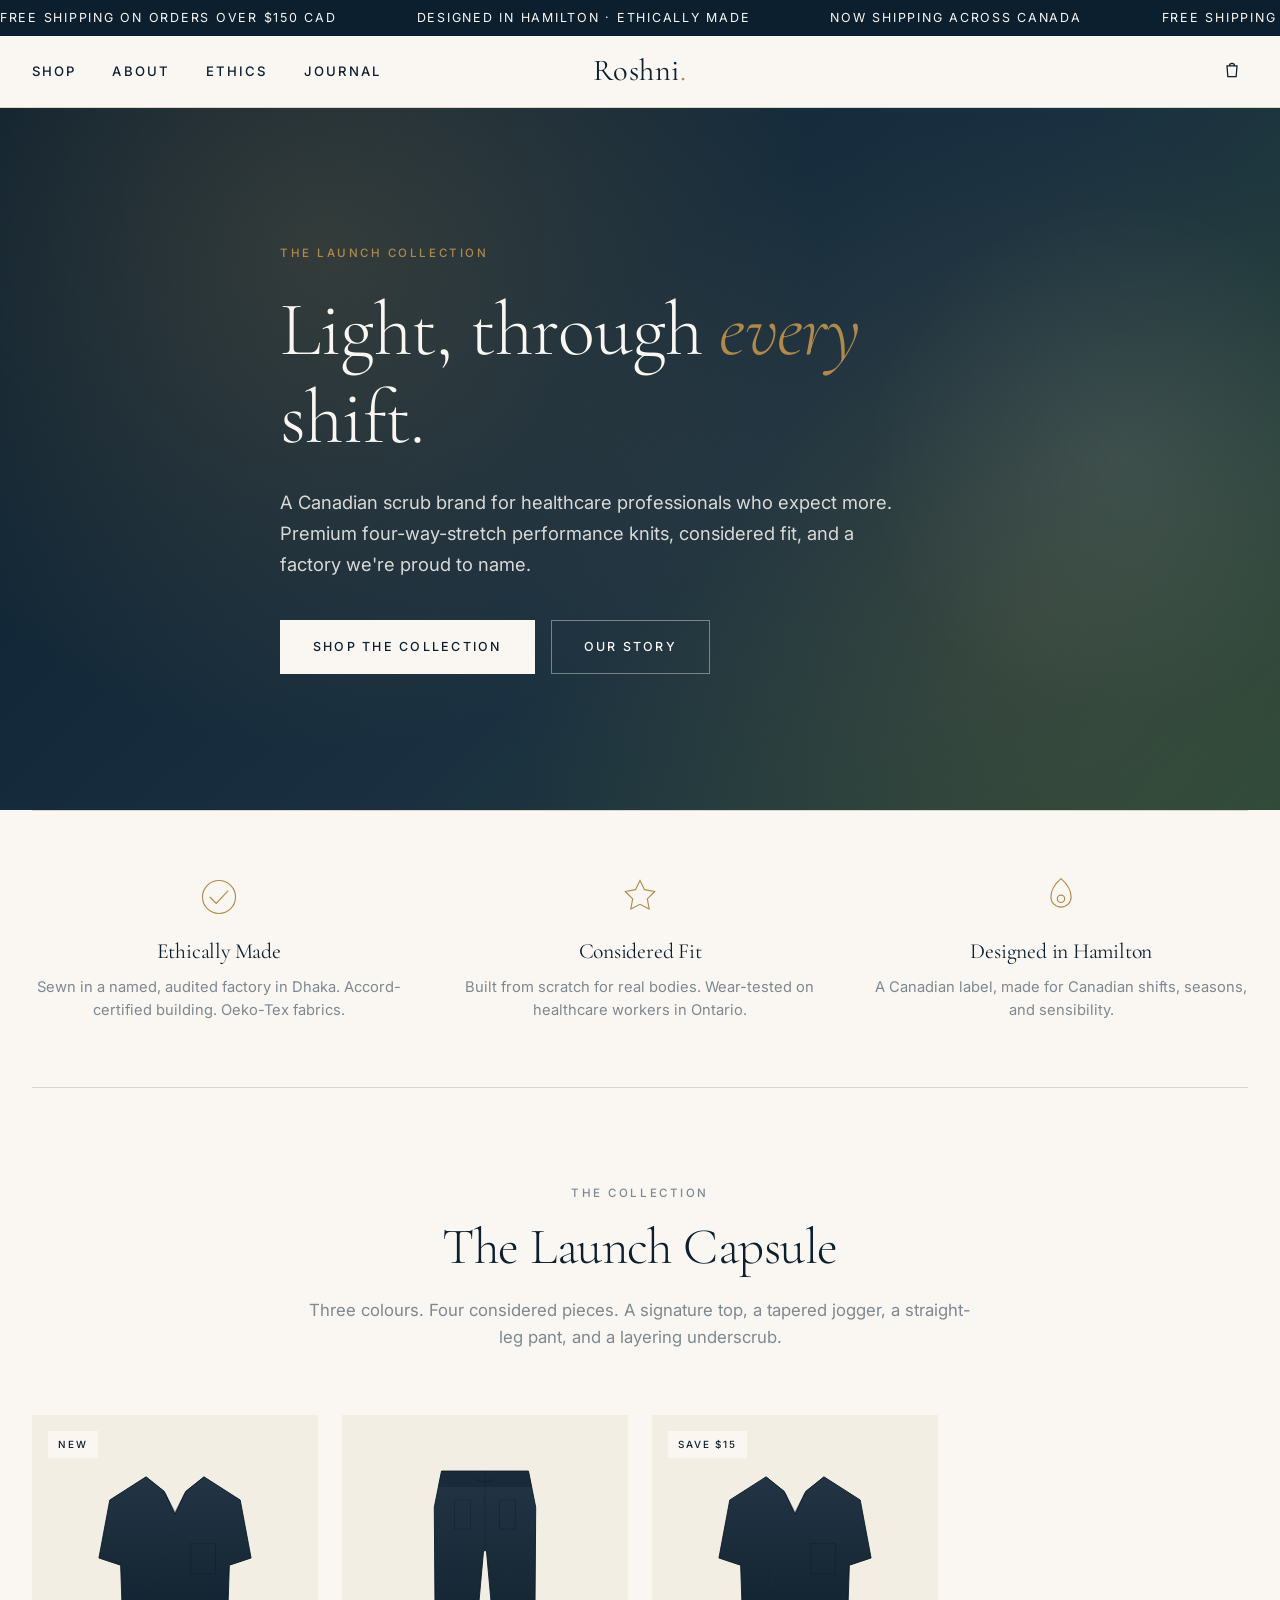
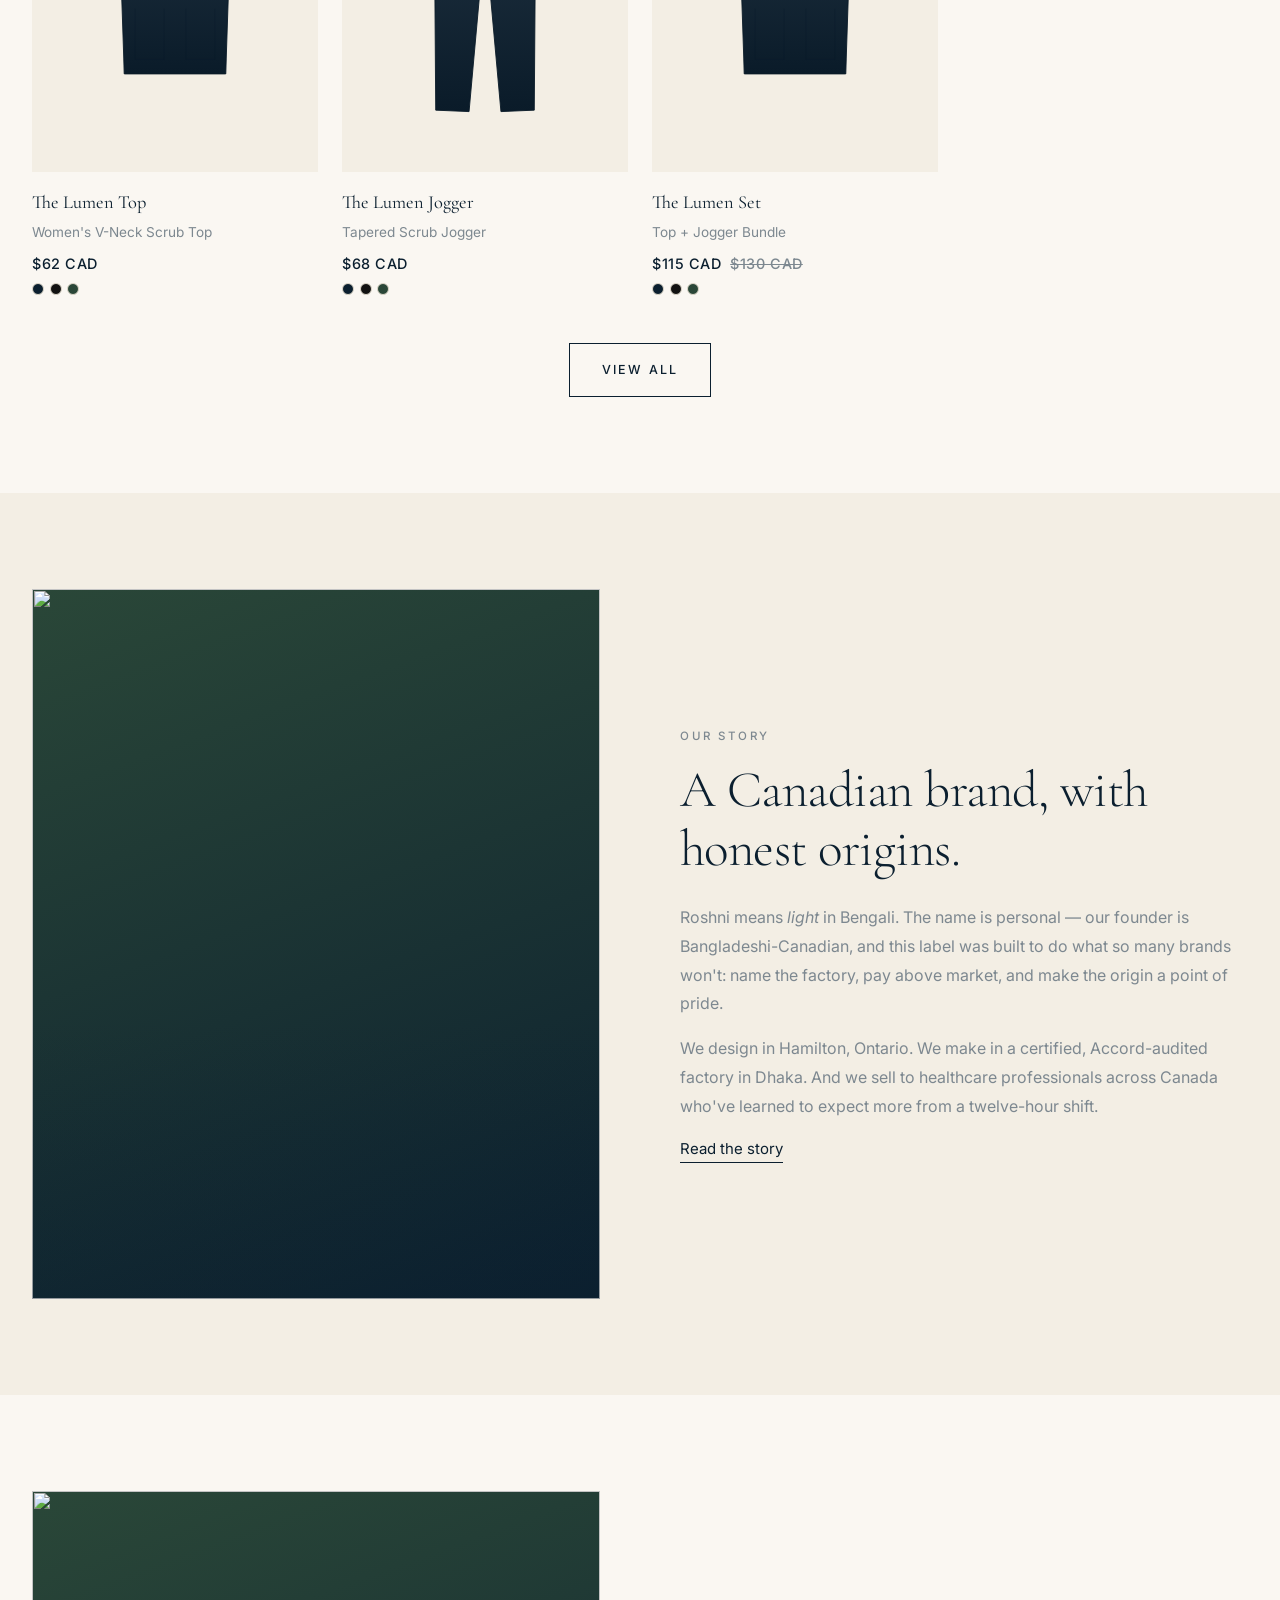
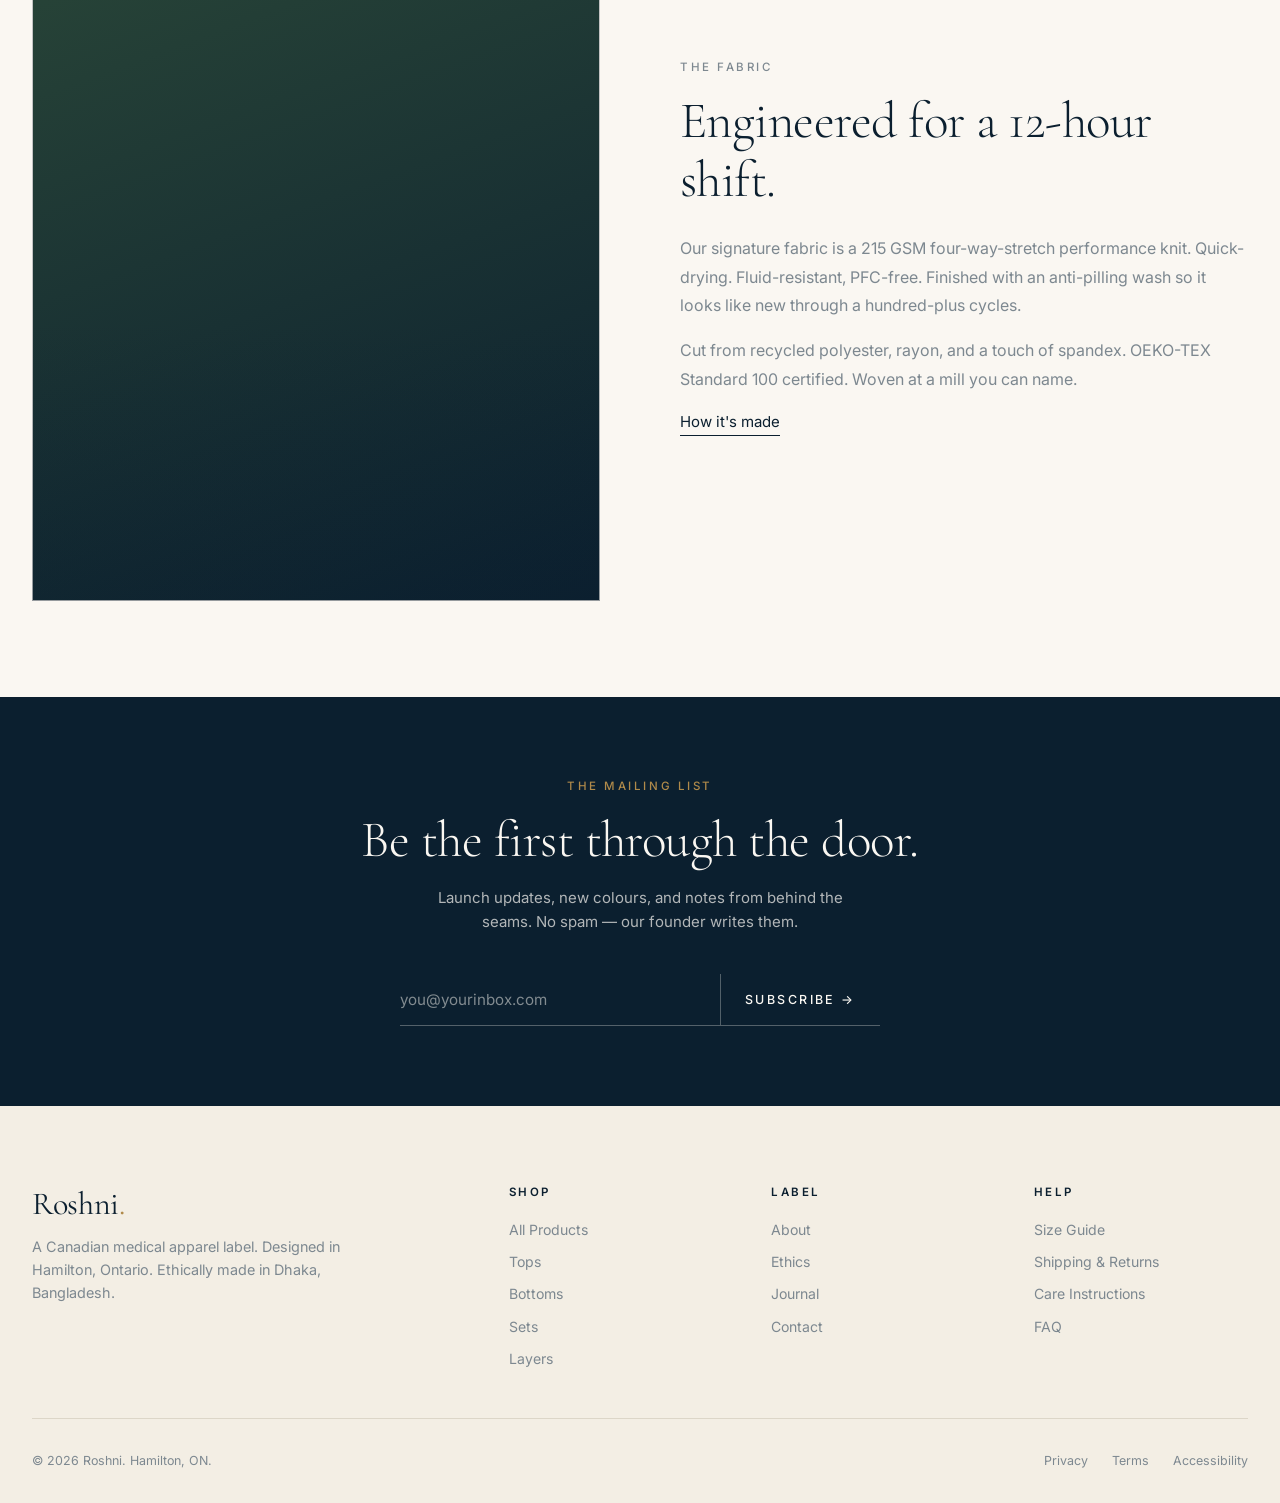
==== commit 8b6555d4: "Drop "The Label" — brand is just Roshni Remove the subtitle from the nav wordmark, update footer cop" ====
--- a/index.html
+++ b/index.html
@@ -36,7 +36,7 @@
     <button class="hamburger" data-open-menu aria-label="Menu">
       <svg viewBox="0 0 24 24"><path d="M3 7h18M3 12h18M3 17h18"/></svg>
     </button>
-    <a class="nav-brand" href="index.html">Roshni<span class="dot">.</span><span class="nav-brand-sub">The Label</span></a>
+    <a class="nav-brand" href="index.html">Roshni<span class="dot">.</span></a>
     <div class="nav-actions">
       <a href="account.html" style="display: none;">Account</a>
       <button class="icon-btn" data-open-cart aria-label="Bag">
@@ -189,7 +189,7 @@
       </div>
     </div>
     <div class="footer-bottom">
-      <span>© 2026 Roshni The Label. Hamilton, ON.</span>
+      <span>© 2026 Roshni. Hamilton, ON.</span>
       <div class="legal">
         <a href="#">Privacy</a>
         <a href="#">Terms</a>
